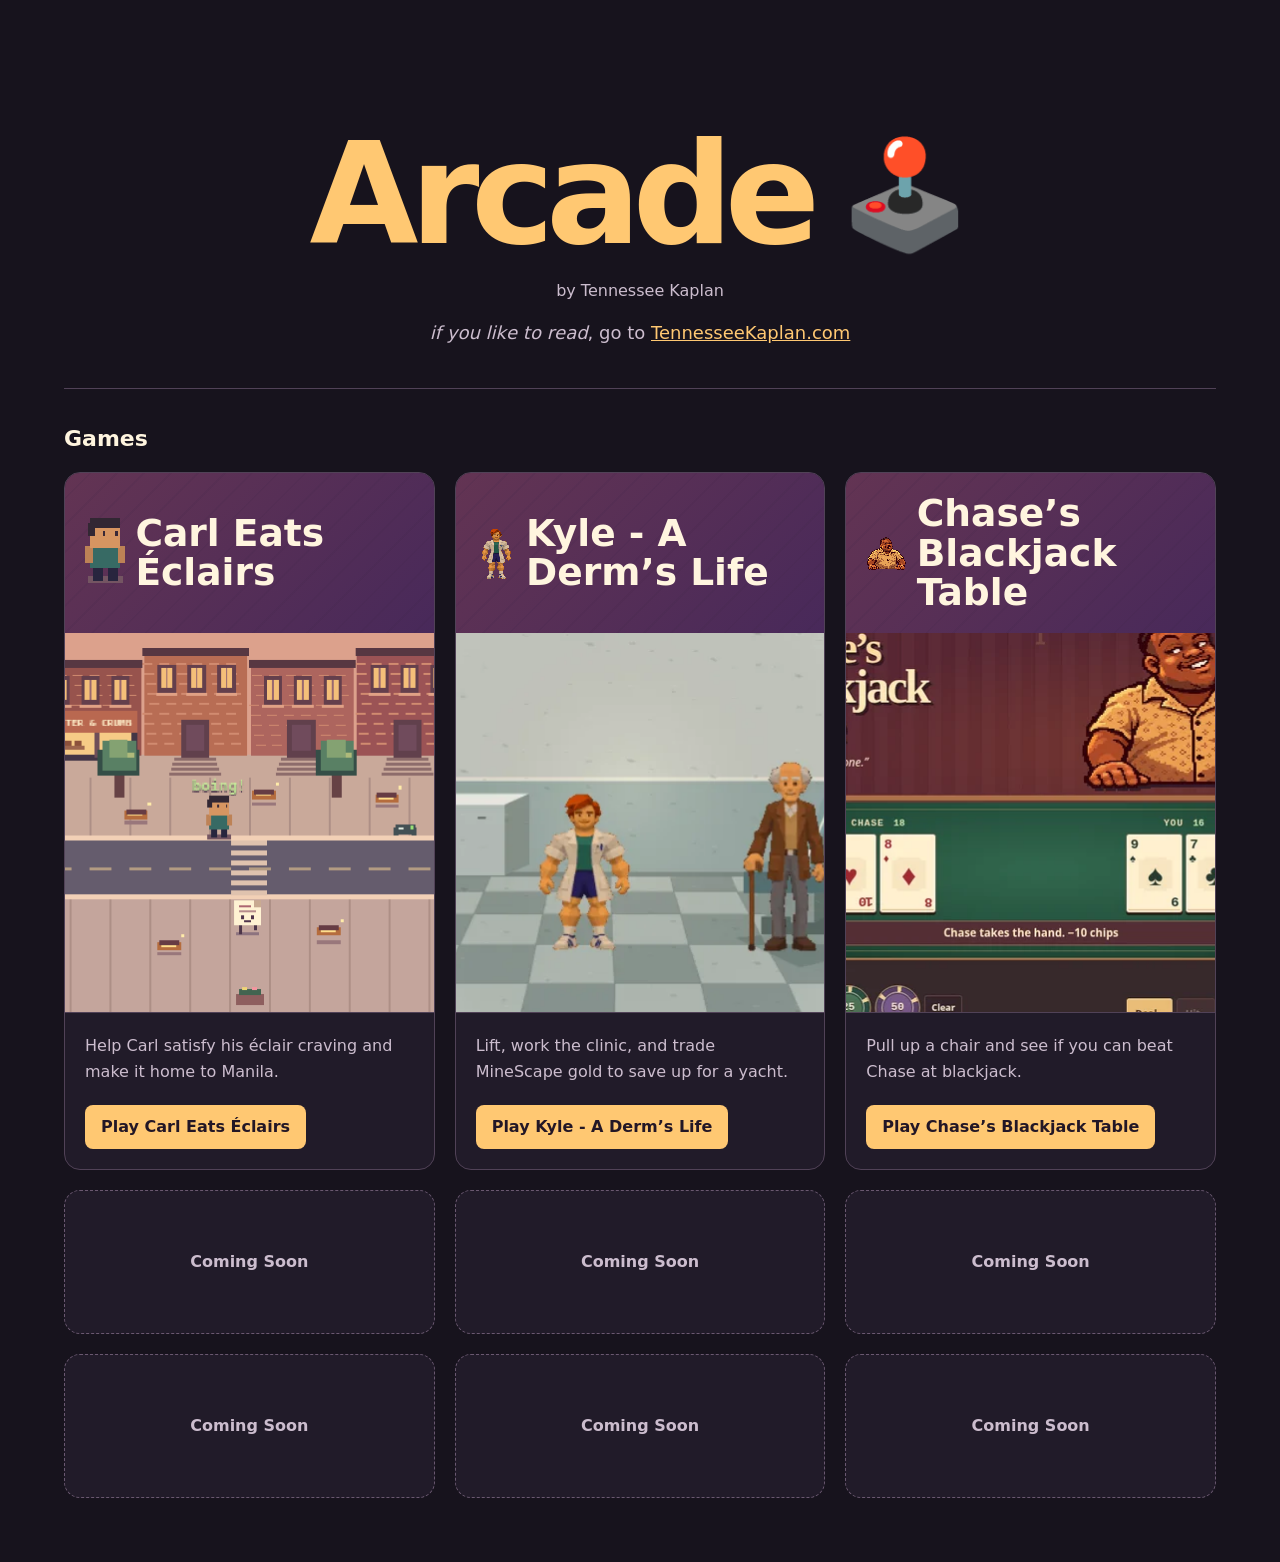
==== index.html @ 5242183e "Publish Chase’s Blackjack Table on Arcade" ====
<!doctype html>
<html lang="en">
<head>
  <meta charset="utf-8">
  <meta name="viewport" content="width=device-width, initial-scale=1">
  <meta name="description" content="Pick a browser game and play at Arcade.">
  <title>Arcade</title>
  <style>
    :root {
      color-scheme: dark;
      --background: #17131d;
      --panel: #211b29;
      --text: #fff5df;
      --muted: #ccbdce;
      --accent: #ffc872;
      --border: #514257;
    }
    * { box-sizing: border-box; }
    body {
      margin: 0;
      background: var(--background);
      color: var(--text);
      font: 1rem/1.6 system-ui, sans-serif;
    }
    main { width: min(100% - 2rem, 72rem); margin: 0 auto; }
    .hero { padding: clamp(3rem, 10vw, 8rem) 0 2.5rem; border-bottom: 1px solid var(--border); }
    h1 {
      margin: 0;
      color: var(--accent);
      font-size: clamp(3.5rem, 14vw, 10rem);
      font-weight: 900;
      letter-spacing: -.085em;
      line-height: .95;
    }
    .hero p { margin: 1rem 0 0; color: var(--muted); font-size: 1.125rem; }
    .library { padding: 2rem 0 4rem; }
    .library h2 { margin: 0 0 1rem; font-size: 1.375rem; }
    .game-grid {
      display: grid;
      grid-template-columns: repeat(3, minmax(0, 1fr));
      gap: 1.25rem;
      margin: 0;
      padding: 0;
      list-style: none;
    }
    .game-grid li { display: flex; }
    .game-card {
      display: flex;
      width: 100%;
      flex-direction: column;
      overflow: hidden;
      border: 1px solid var(--border);
      border-radius: 1rem;
      background: var(--panel);
    }
    .game-cover {
      display: grid;
      min-height: 10rem;
      align-items: end;
      padding: 1.25rem;
      background:
        repeating-linear-gradient(135deg, transparent 0 17px, #3c23451f 17px 19px),
        linear-gradient(135deg, #633453, #48295a);
    }
    .game-cover h3 { margin: 0; font-size: clamp(1.75rem, 5vw, 2.35rem); line-height: 1.05; }
    .game-details { display: flex; flex: 1; flex-direction: column; align-items: flex-start; padding: 1.25rem; }
    .game-details p { margin: 0 0 1.25rem; color: var(--muted); }
    .play {
      display: inline-flex;
      align-items: center;
      min-height: 44px;
      margin-top: auto;
      padding: .5rem 1rem;
      border-radius: .5rem;
      background: var(--accent);
      color: #231726;
      font-weight: 750;
      text-decoration: none;
    }
    .play:hover { background: #ffe2a9; }
    .play:focus-visible { outline: 2px solid var(--text); outline-offset: 4px; }
    .hero { text-align: center; }
    .hero h1 {
      display: flex;
      align-items: center;
      justify-content: center;
      gap: .19em;
      font-size: clamp(2.75rem, 11vw, 9rem);
      letter-spacing: -.06em;
    }
    .joystick { font-size: .75em; letter-spacing: normal; line-height: 1; }
    .hero .byline { font-size: 1rem; }
    .hero a { color: var(--accent); }
    .reading-wave { white-space: nowrap; }
    @media (prefers-reduced-motion: no-preference) {
      .reading-wave .letter {
        display: inline-block;
        animation: reading-wave 2.8s ease-in-out infinite;
        animation-delay: calc(var(--letter-index) * 45ms);
      }
    }
    @keyframes reading-wave {
      0%, 32%, 100% { transform: translateY(0); }
      16% { transform: translateY(-.28em); }
    }
    .game-cover { align-items: center; }
    .game-cover h3 {
      display: flex;
      align-items: center;
      gap: .65rem;
    }
    .carl-sprite, .kyle-sprite {
      flex: none;
      width: 2.5rem;
      height: auto;
      image-rendering: pixelated;
    }
    .game-still {
      display: block;
      width: 100%;
      aspect-ratio: 640 / 380;
      object-fit: cover;
      border-bottom: 1px solid var(--border);
    }
    .game-grid .coming-soon {
      min-height: 9rem;
      align-items: center;
      justify-content: center;
      padding: .75rem;
      border: 1px dashed #6a5870;
      border-radius: 1rem;
      background: var(--panel);
      color: var(--muted);
      font-weight: 650;
      text-align: center;
    }
    @media (max-width: 47rem) {
      .game-grid {
        grid-template-columns: repeat(2, minmax(0, 1fr));
        gap: .75rem;
      }
      .featured-game { grid-column: 1 / -1; }
      .game-grid .coming-soon { min-height: 6rem; }
    }
  </style>
</head>
<body>
  <main>
    <header class="hero">
      <h1>Arcade <span class="joystick" aria-hidden="true">🕹️</span></h1>
      <p class="byline">by Tennessee Kaplan</p>
      <p><em class="reading-wave"><span class="letter" style="--letter-index: 0">i</span><span class="letter" style="--letter-index: 1">f</span> <span class="letter" style="--letter-index: 2">y</span><span class="letter" style="--letter-index: 3">o</span><span class="letter" style="--letter-index: 4">u</span> <span class="letter" style="--letter-index: 5">l</span><span class="letter" style="--letter-index: 6">i</span><span class="letter" style="--letter-index: 7">k</span><span class="letter" style="--letter-index: 8">e</span> <span class="letter" style="--letter-index: 9">t</span><span class="letter" style="--letter-index: 10">o</span> <span class="letter" style="--letter-index: 11">r</span><span class="letter" style="--letter-index: 12">e</span><span class="letter" style="--letter-index: 13">a</span><span class="letter" style="--letter-index: 14">d</span></em>, go to <a href="https://tennesseekaplan.com/">TennesseeKaplan.com</a></p>
    </header>
    <section class="library" aria-labelledby="games">
      <h2 id="games">Games</h2>
      <ul class="game-grid">
        <li class="featured-game">
          <article class="game-card">
            <div class="game-cover">
              <h3><canvas class="carl-sprite" width="16" height="28" aria-hidden="true"></canvas> Carl Eats Éclairs</h3>
            </div>
            <img class="game-still" src="./carl-eats-eclairs/card-still.webp" width="640" height="380" loading="lazy" alt="Carl beside a crosswalk with éclairs along the sidewalk">
            <div class="game-details">
              <p>Help Carl satisfy his éclair craving and make it home to Manila.</p>
              <a class="play" href="./carl-eats-eclairs/">Play Carl Eats Éclairs</a>
            </div>
          </article>
        </li>
        <li class="featured-game">
          <article class="game-card">
            <div class="game-cover">
              <h3><img class="kyle-sprite" src="./kyle-a-derms-life/card-sprite.png" width="110" height="150" alt=""> Kyle - A Derm’s Life</h3>
            </div>
            <img class="game-still" src="./kyle-a-derms-life/card-still.webp" width="640" height="380" loading="lazy" alt="Kyle at the clinic with a patient">
            <div class="game-details">
              <p>Lift, work the clinic, and trade MineScape gold to save up for a yacht.</p>
              <a class="play" href="./kyle-a-derms-life/">Play Kyle - A Derm’s Life</a>
            </div>
          </article>
        </li>
        <li class="featured-game">
          <article class="game-card">
            <div class="game-cover">
              <h3><img class="kyle-sprite" src="./chases-blackjack-table/card-sprite.png" width="144" height="126" alt=""> Chase’s Blackjack Table</h3>
            </div>
            <img class="game-still" src="./chases-blackjack-table/card-still.webp" width="640" height="380" loading="lazy" alt="Chase dealing blackjack at a green felt table">
            <div class="game-details">
              <p>Pull up a chair and see if you can beat Chase at blackjack.</p>
              <a class="play" href="./chases-blackjack-table/">Play Chase’s Blackjack Table</a>
            </div>
          </article>
        </li>
        <li class="coming-soon">Coming Soon</li>
        <li class="coming-soon">Coming Soon</li>
        <li class="coming-soon">Coming Soon</li>
        <li class="coming-soon">Coming Soon</li>
        <li class="coming-soon">Coming Soon</li>
        <li class="coming-soon">Coming Soon</li>
      </ul>
    </section>
  </main>
  <script>
    // Carl's standing sprite, using the same pixel rectangles as the game.
    const carlPixels = [
      [1,23,14,3,"#745562"],
      [3,19,4,6,"#28253e"],
      [9,19,4,6,"#28253e"],
      [2,10,12,10,"#376a64"],
      [0,11,3,7,"#bd8256"],
      [13,11,3,7,"#bd8256"],
      [2,1,12,11,"#d69561"],
      [2,0,12,4,"#322733"],
      [1,2,3,5,"#322733"],
      [7,5,1,2,"#392937"],
      [12,5,1,2,"#392937"],
    ];
    const sprite = document.querySelector(".carl-sprite").getContext("2d");
    for (const [x, y, width, height, color] of carlPixels) {
      sprite.fillStyle = color;
      sprite.fillRect(x, y, width, height);
    }
  </script>
</body>
</html>
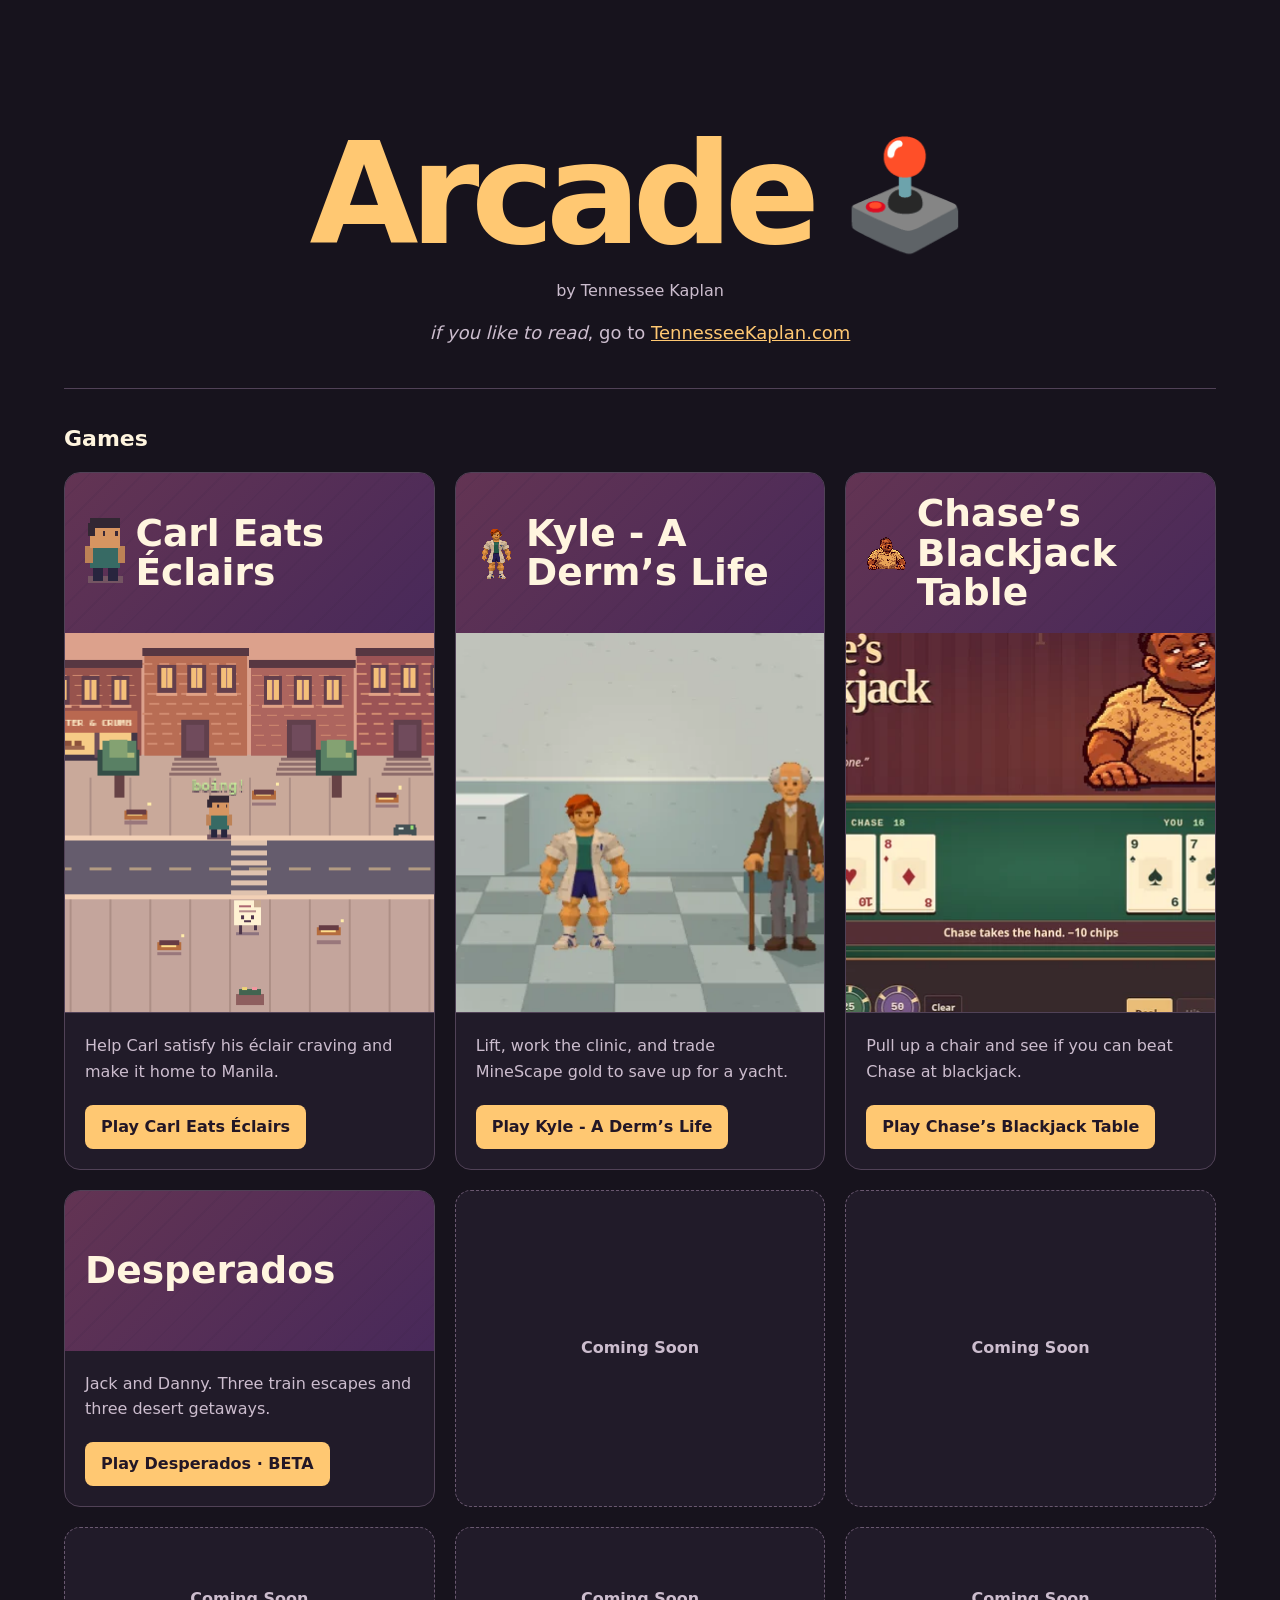
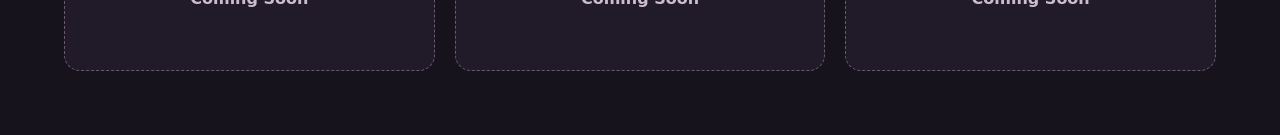
==== commit a11dfdf0: "Link Desperados beta on the Arcade homepage" ====
--- a/index.html
+++ b/index.html
@@ -190,7 +190,17 @@
             </div>
           </article>
         </li>
-        <li class="coming-soon">Coming Soon</li>
+        <li class="featured-game">
+          <article class="game-card">
+            <div class="game-cover">
+              <h3>Desperados</h3>
+            </div>
+            <div class="game-details">
+              <p>Jack and Danny. Three train escapes and three desert getaways.</p>
+              <a class="play" href="./desperados/">Play Desperados · BETA</a>
+            </div>
+          </article>
+        </li>
         <li class="coming-soon">Coming Soon</li>
         <li class="coming-soon">Coming Soon</li>
         <li class="coming-soon">Coming Soon</li>
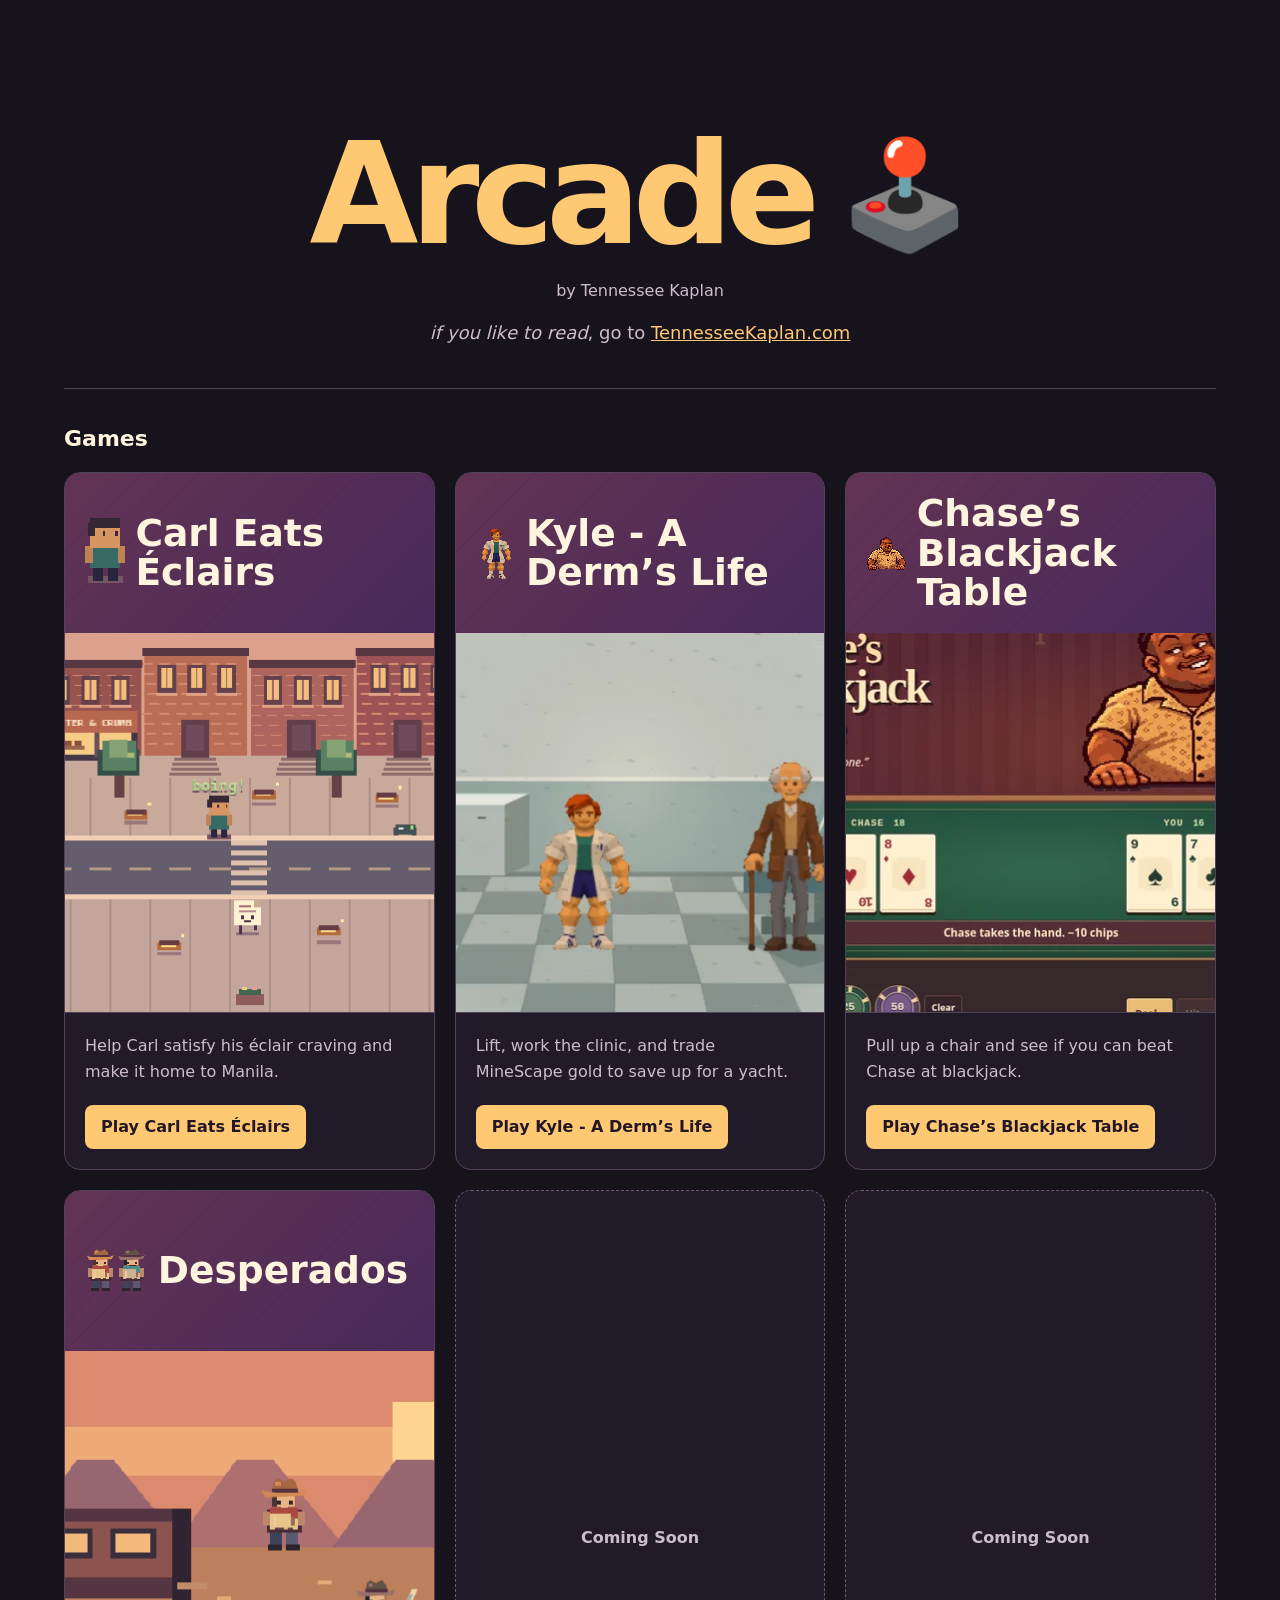
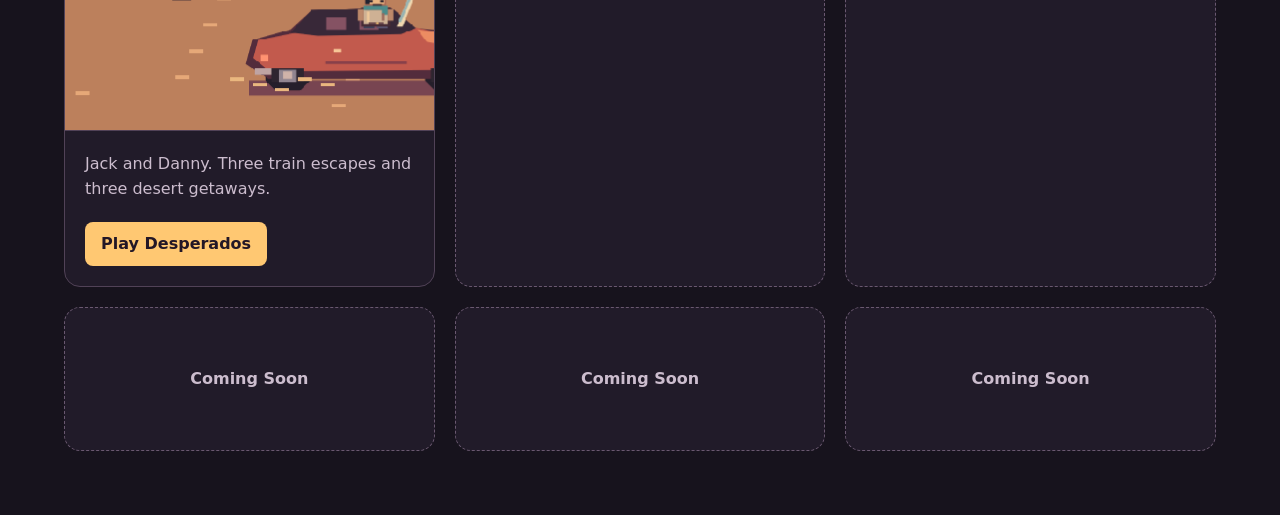
==== commit 94617404: "Launch Desperados with illustrated Arcade card" ====
--- a/index.html
+++ b/index.html
@@ -115,6 +115,7 @@
       height: auto;
       image-rendering: pixelated;
     }
+    .desperados-sprites { flex: none; width: 3.9rem; height: auto; image-rendering: pixelated; }
     .game-still {
       display: block;
       width: 100%;
@@ -193,11 +194,12 @@
         <li class="featured-game">
           <article class="game-card">
             <div class="game-cover">
-              <h3>Desperados</h3>
-            </div>
+              <h3><img class="desperados-sprites" src="./desperados/card-sprites.png" width="120" height="92" alt=""> Desperados</h3>
+            </div>
+            <img class="game-still" src="./desperados/card-still.webp" width="640" height="380" loading="lazy" alt="Jack leaps from a train toward Danny’s red convertible in the desert">
             <div class="game-details">
               <p>Jack and Danny. Three train escapes and three desert getaways.</p>
-              <a class="play" href="./desperados/">Play Desperados · BETA</a>
+              <a class="play" href="./desperados/">Play Desperados</a>
             </div>
           </article>
         </li>
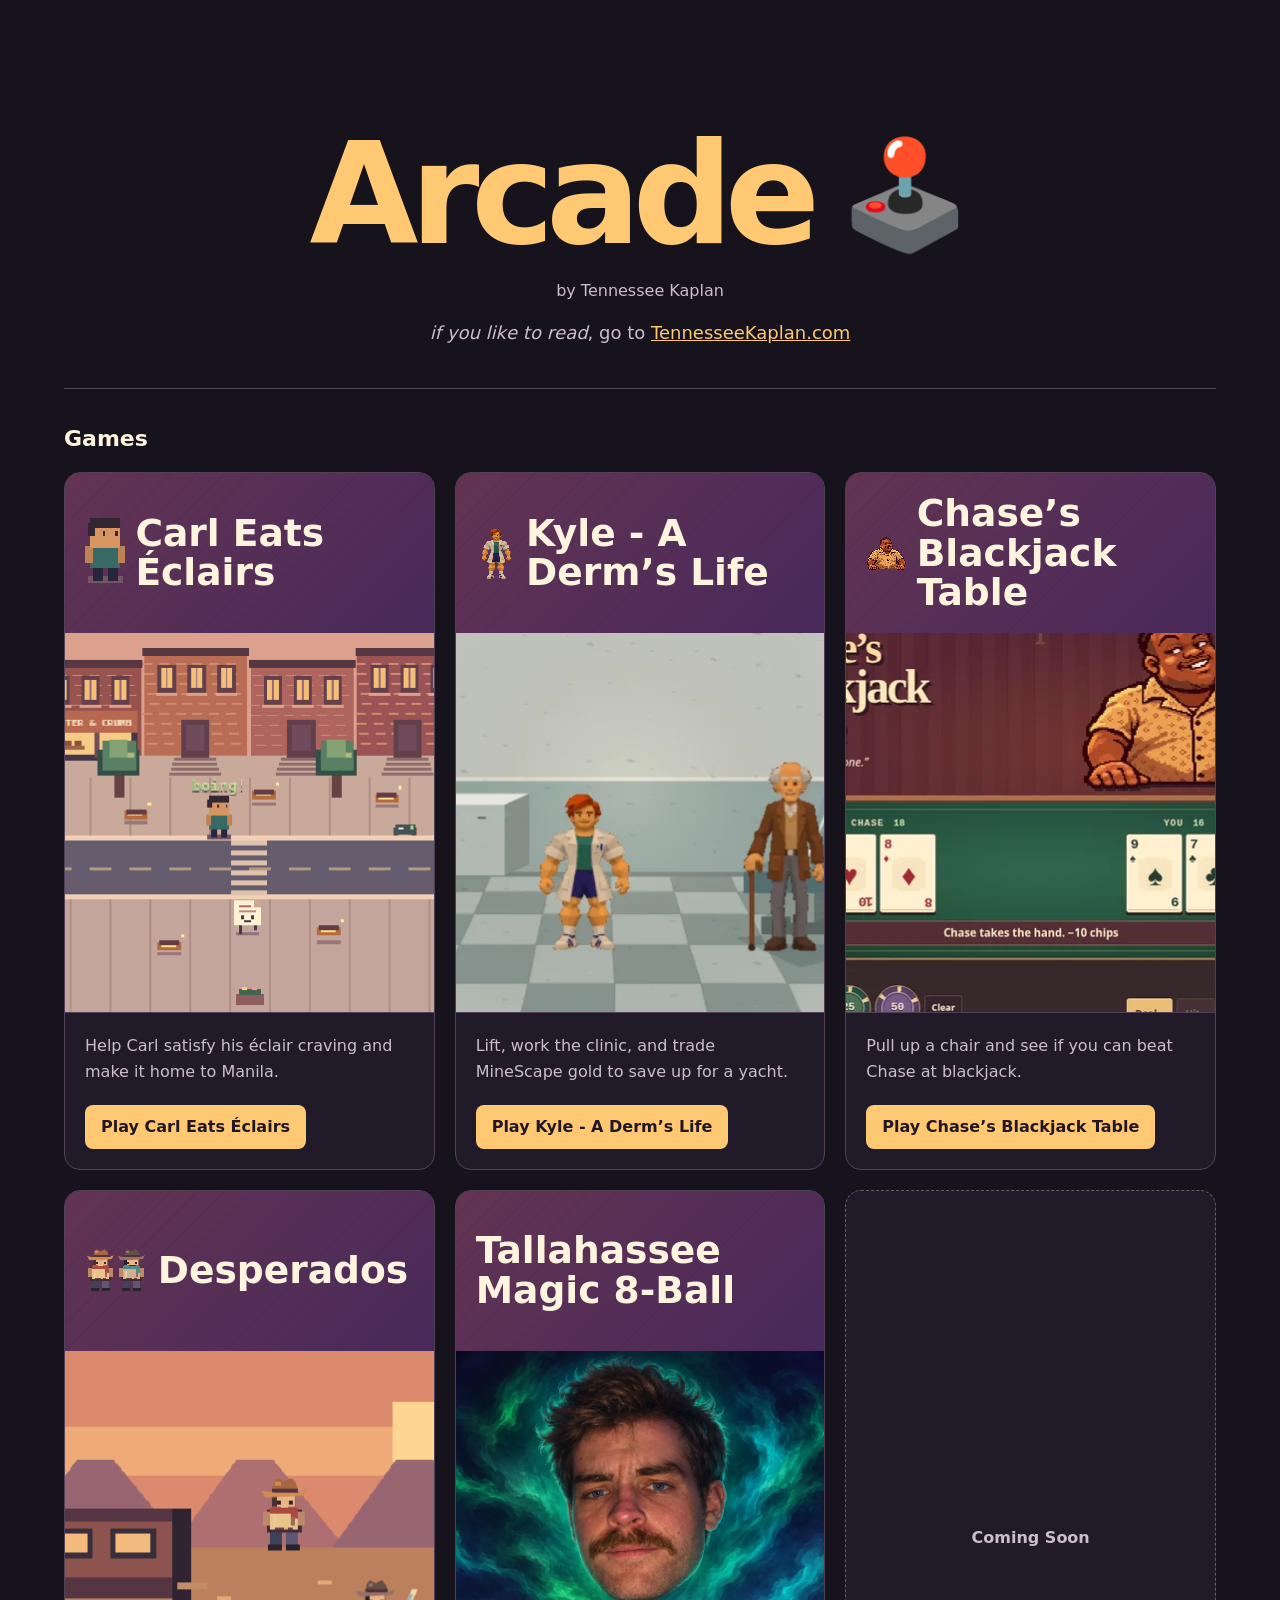
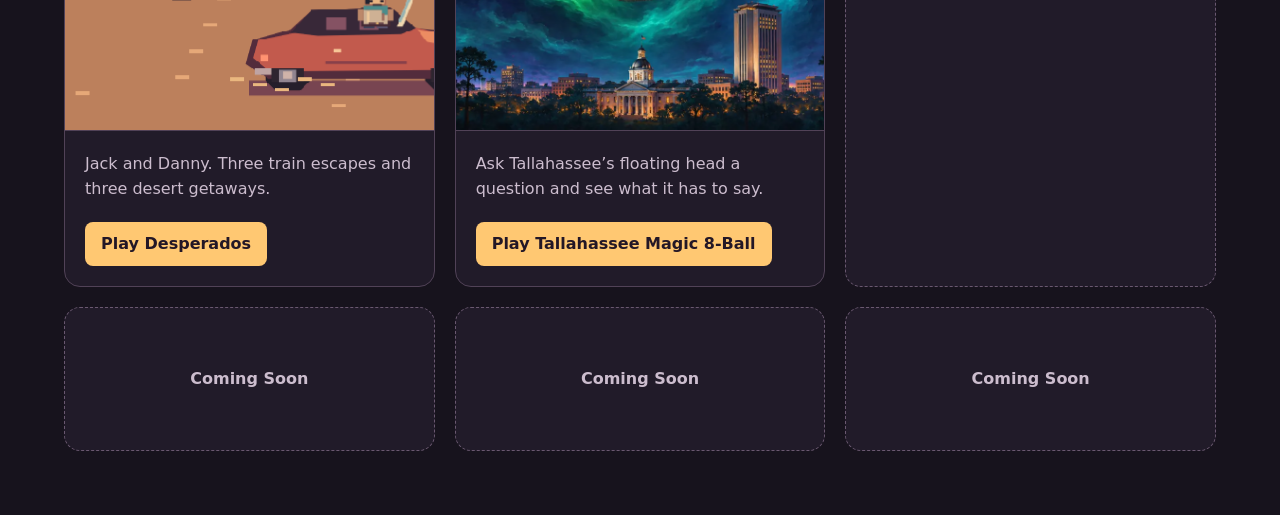
==== commit c2cc70c4: "Launch Tallahassee Magic 8-Ball on Arcade" ====
--- a/index.html
+++ b/index.html
@@ -203,7 +203,16 @@
             </div>
           </article>
         </li>
-        <li class="coming-soon">Coming Soon</li>
+        <li class="featured-game">
+          <article class="game-card">
+            <div class="game-cover"><h3>Tallahassee Magic 8-Ball</h3></div>
+            <img class="game-still" src="./tallahassee-magic-8-ball/oracle.webp" width="640" height="380" loading="lazy" alt="A giant floating head over the Tallahassee skyline">
+            <div class="game-details">
+              <p>Ask Tallahassee’s floating head a question and see what it has to say.</p>
+              <a class="play" href="./tallahassee-magic-8-ball/">Play Tallahassee Magic 8-Ball</a>
+            </div>
+          </article>
+        </li>
         <li class="coming-soon">Coming Soon</li>
         <li class="coming-soon">Coming Soon</li>
         <li class="coming-soon">Coming Soon</li>
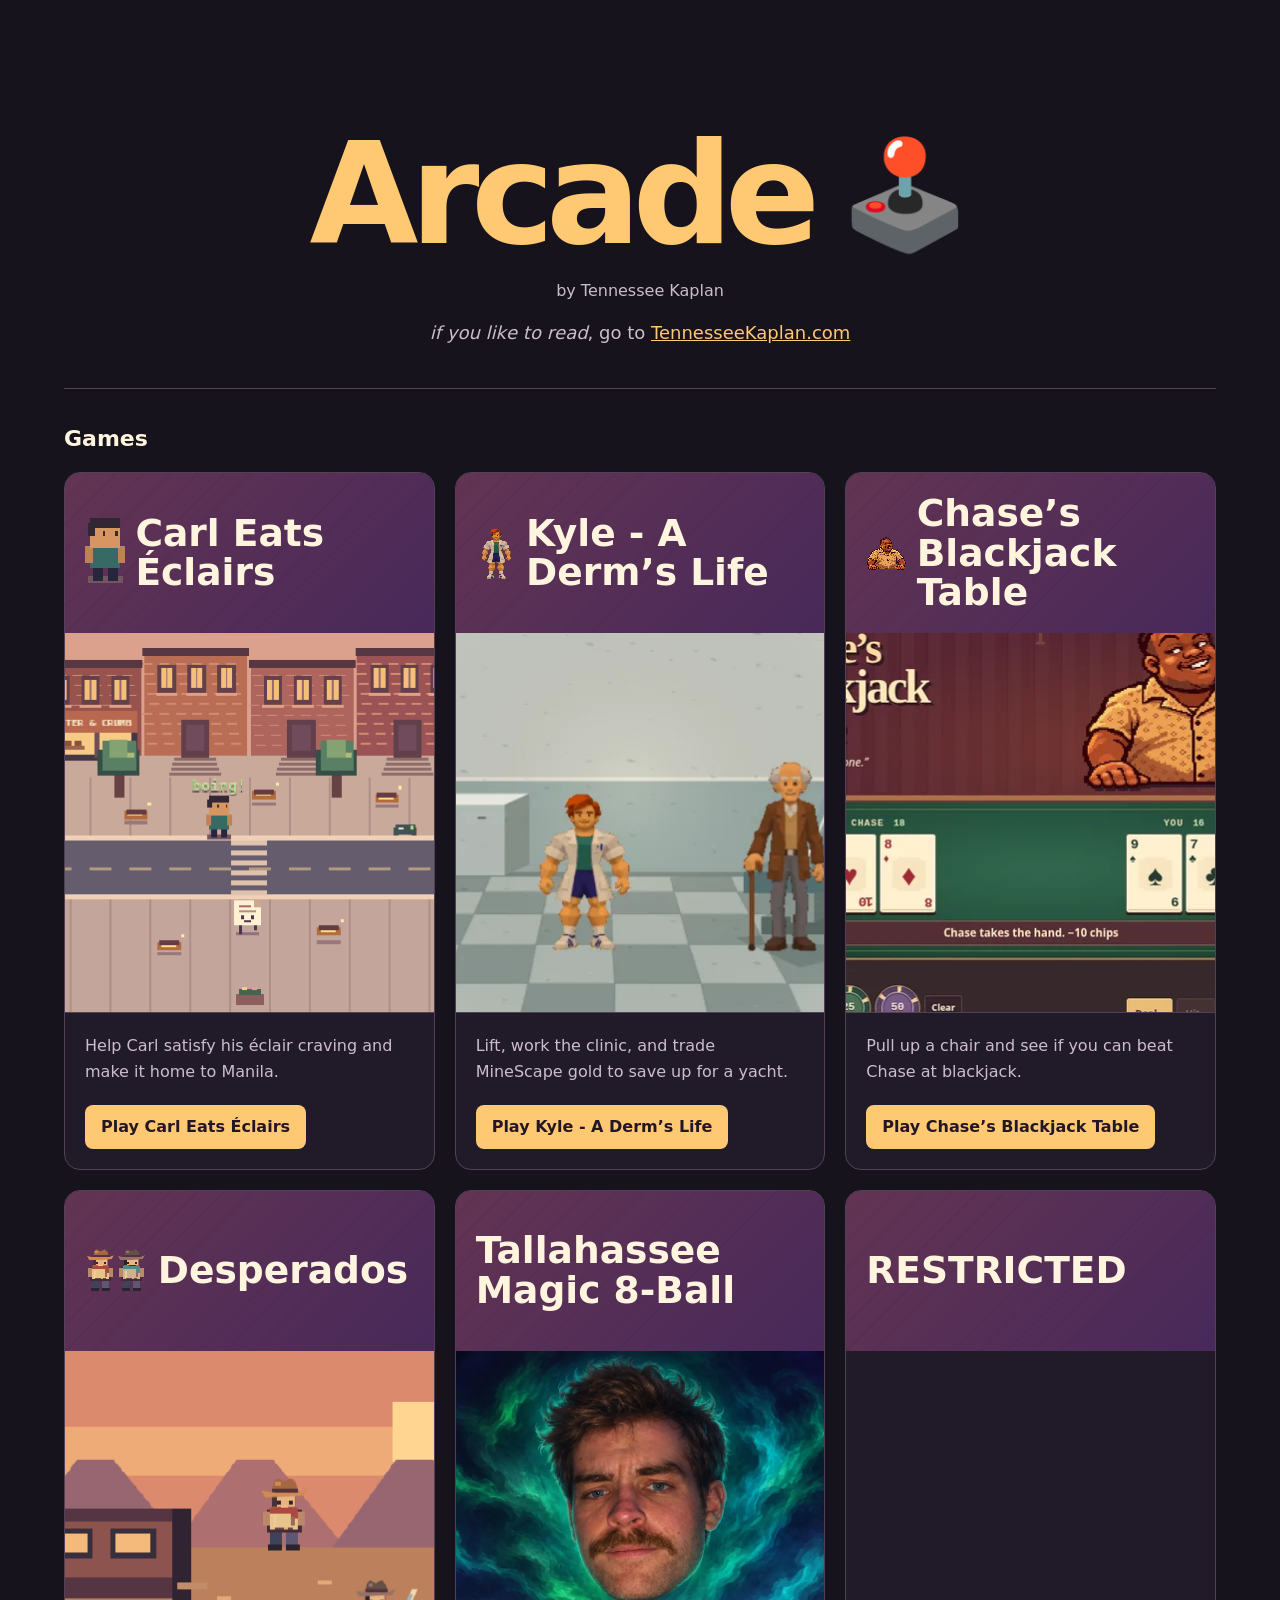
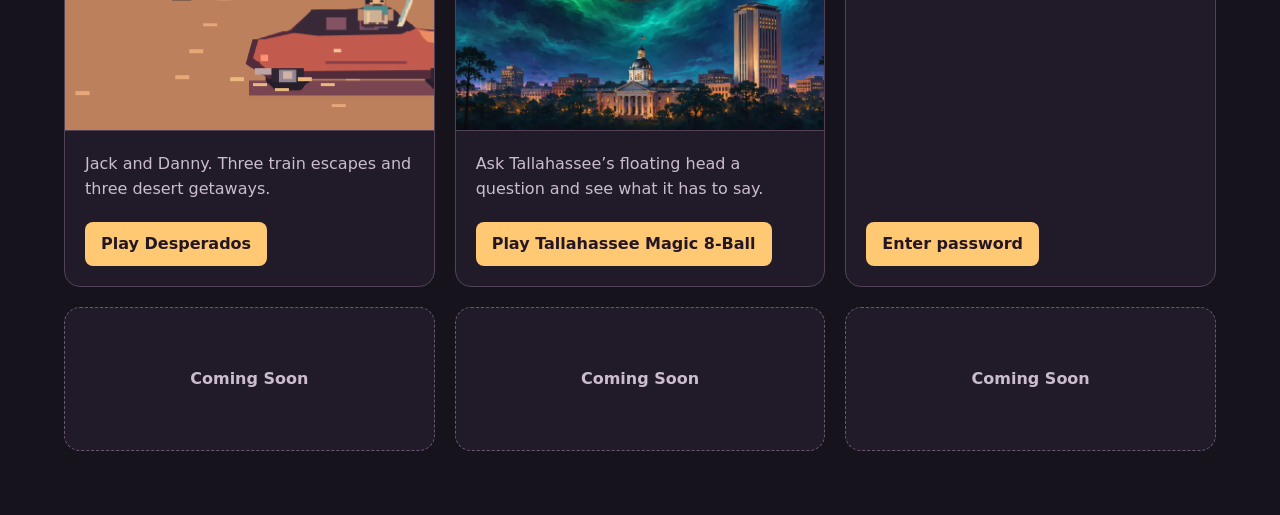
==== commit e45790e8: "Launch Tina’s World and archive the Desperados leaderboard" ====
--- a/index.html
+++ b/index.html
@@ -213,7 +213,14 @@
             </div>
           </article>
         </li>
-        <li class="coming-soon">Coming Soon</li>
+        <li class="featured-game">
+          <article class="game-card">
+            <div class="game-cover"><h3>RESTRICTED</h3></div>
+            <div class="game-details">
+              <a class="play" href="./tinas-world/">Enter password</a>
+            </div>
+          </article>
+        </li>
         <li class="coming-soon">Coming Soon</li>
         <li class="coming-soon">Coming Soon</li>
         <li class="coming-soon">Coming Soon</li>
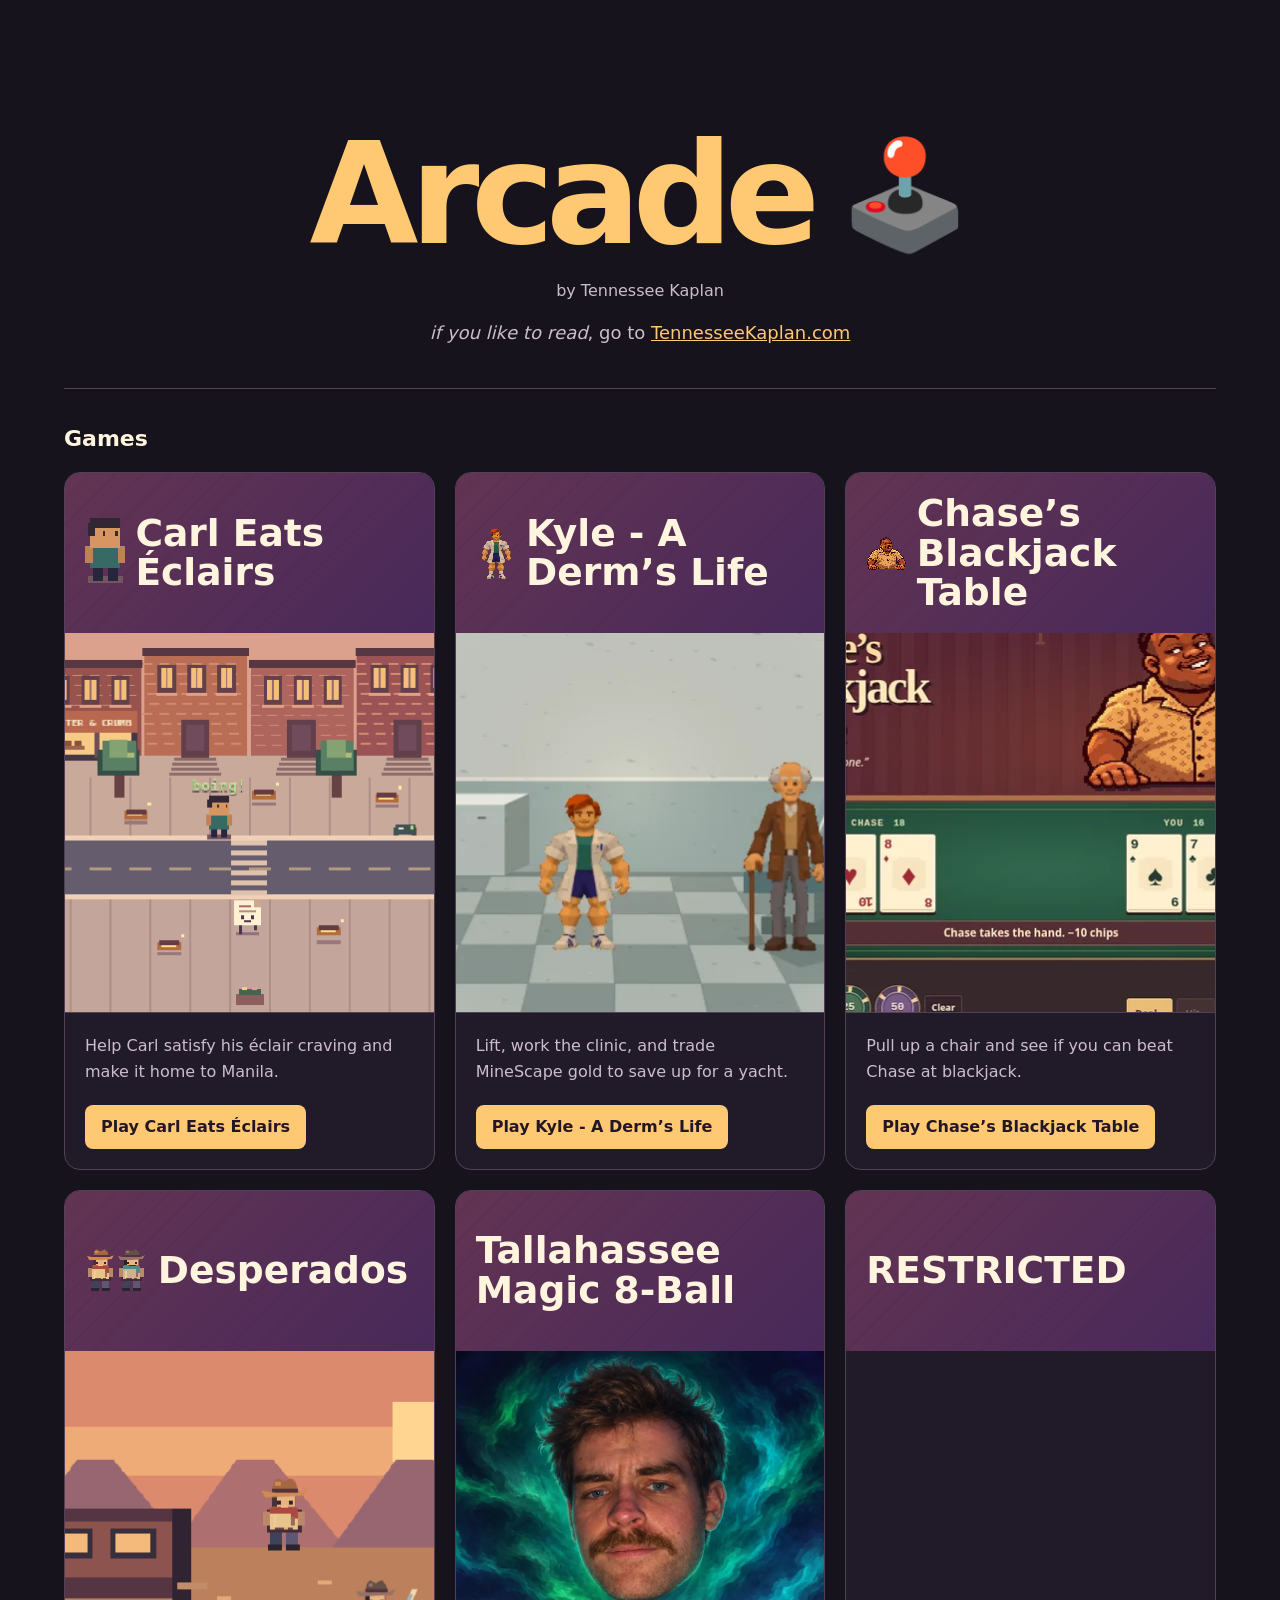
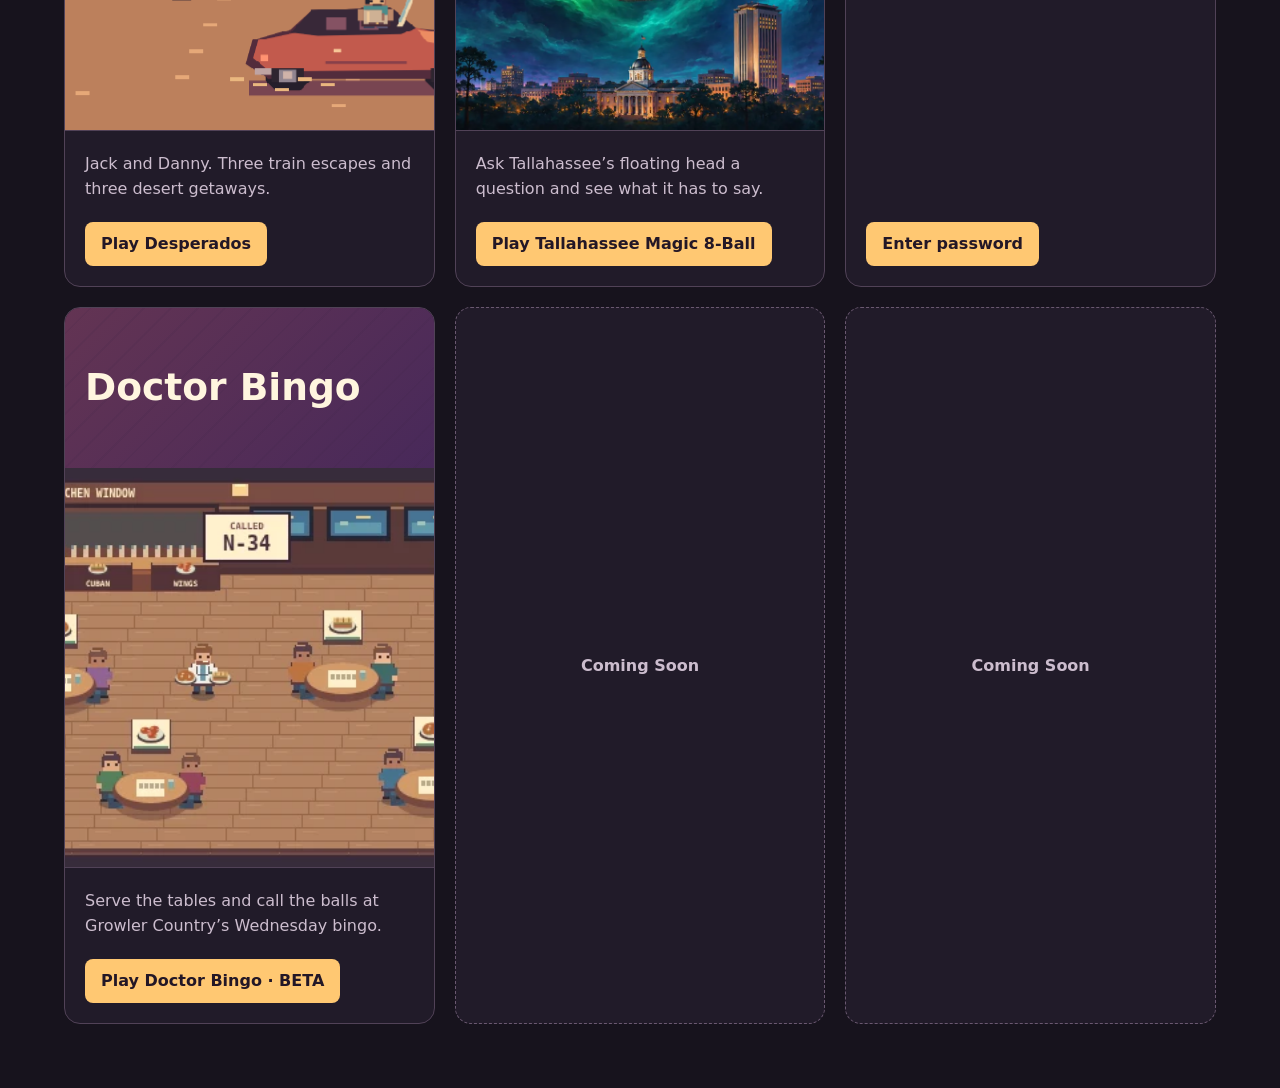
==== commit 2fabde23: "Add Doctor Bingo at Growler Country to the Arcade" ====
--- a/index.html
+++ b/index.html
@@ -221,7 +221,16 @@
             </div>
           </article>
         </li>
-        <li class="coming-soon">Coming Soon</li>
+        <li class="featured-game">
+          <article class="game-card">
+            <div class="game-cover"><h3>Doctor Bingo</h3></div>
+            <img class="game-still" src="./growler-country-bingo/card.webp" width="640" height="400" loading="lazy" alt="Doctor Bingo with plates in the Growler Country taproom">
+            <div class="game-details">
+              <p>Serve the tables and call the balls at Growler Country’s Wednesday bingo.</p>
+              <a class="play" href="./growler-country-bingo/">Play Doctor Bingo · BETA</a>
+            </div>
+          </article>
+        </li>
         <li class="coming-soon">Coming Soon</li>
         <li class="coming-soon">Coming Soon</li>
       </ul>
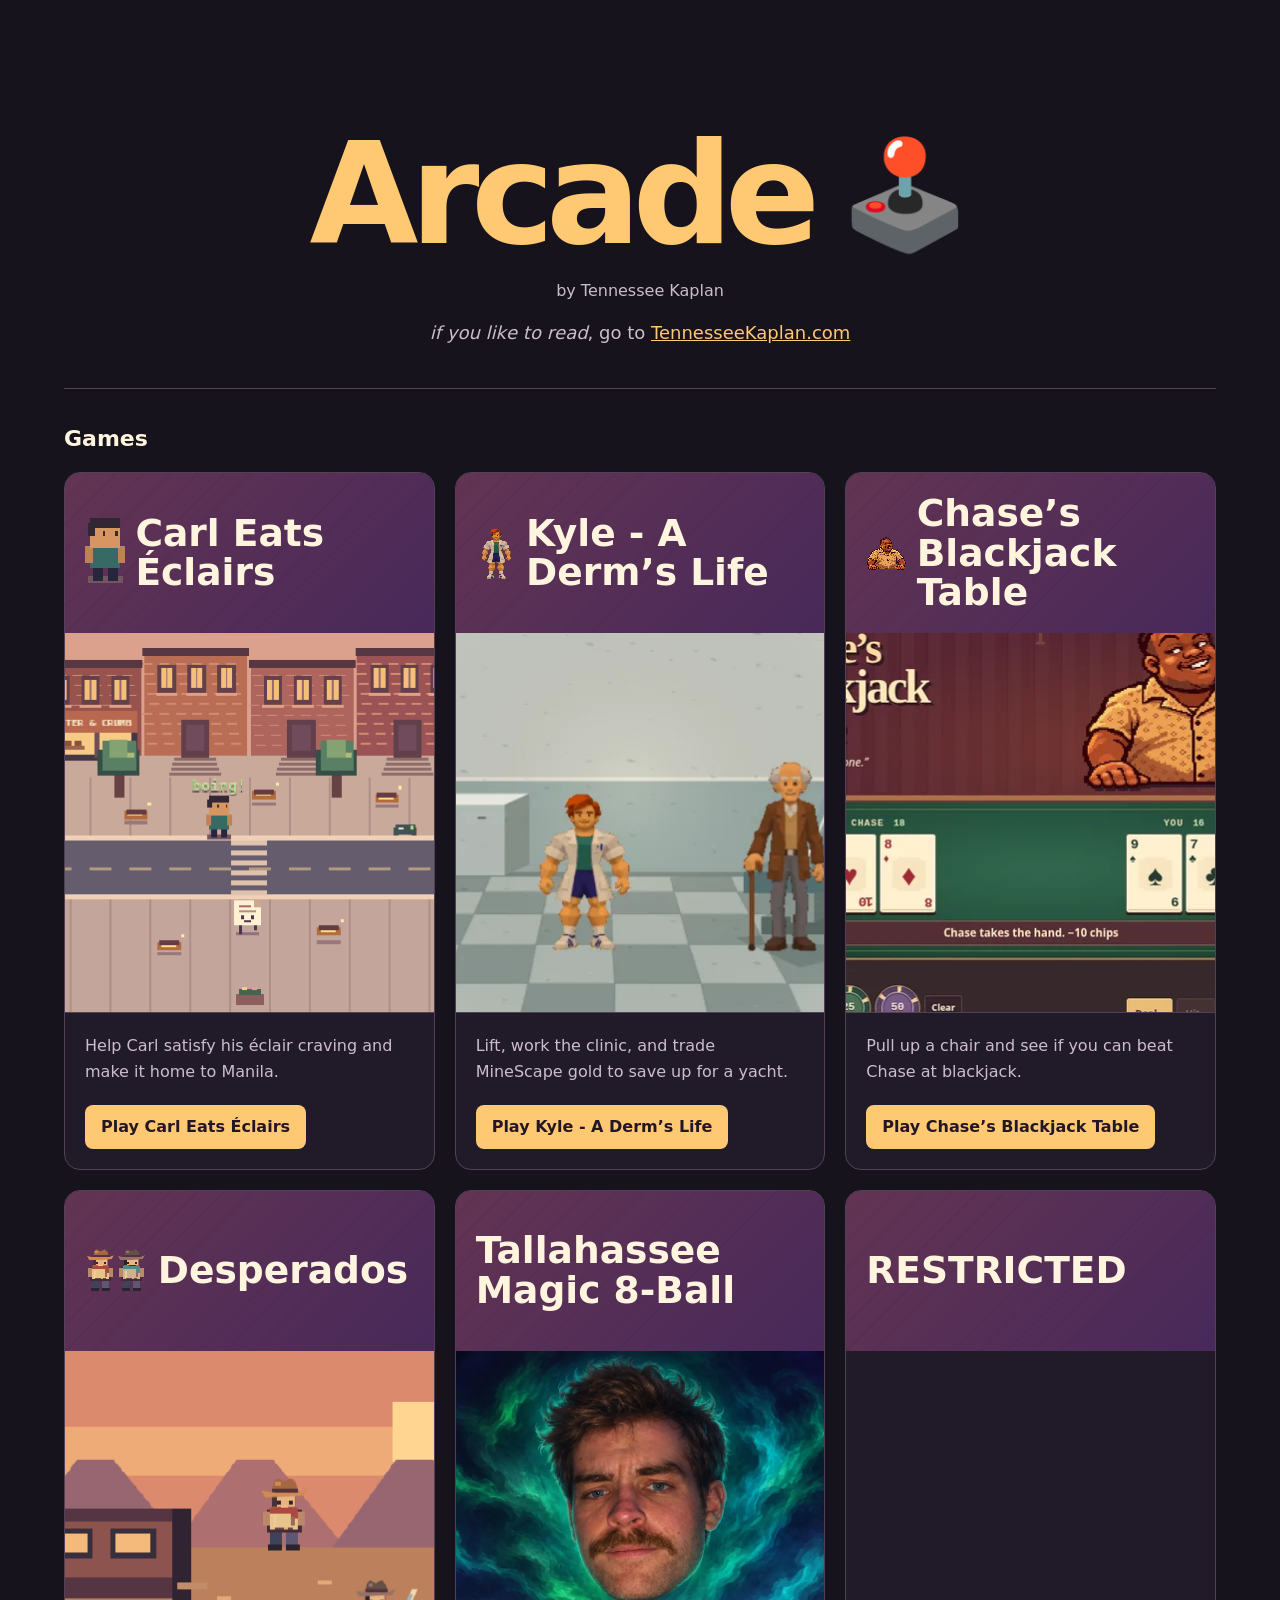
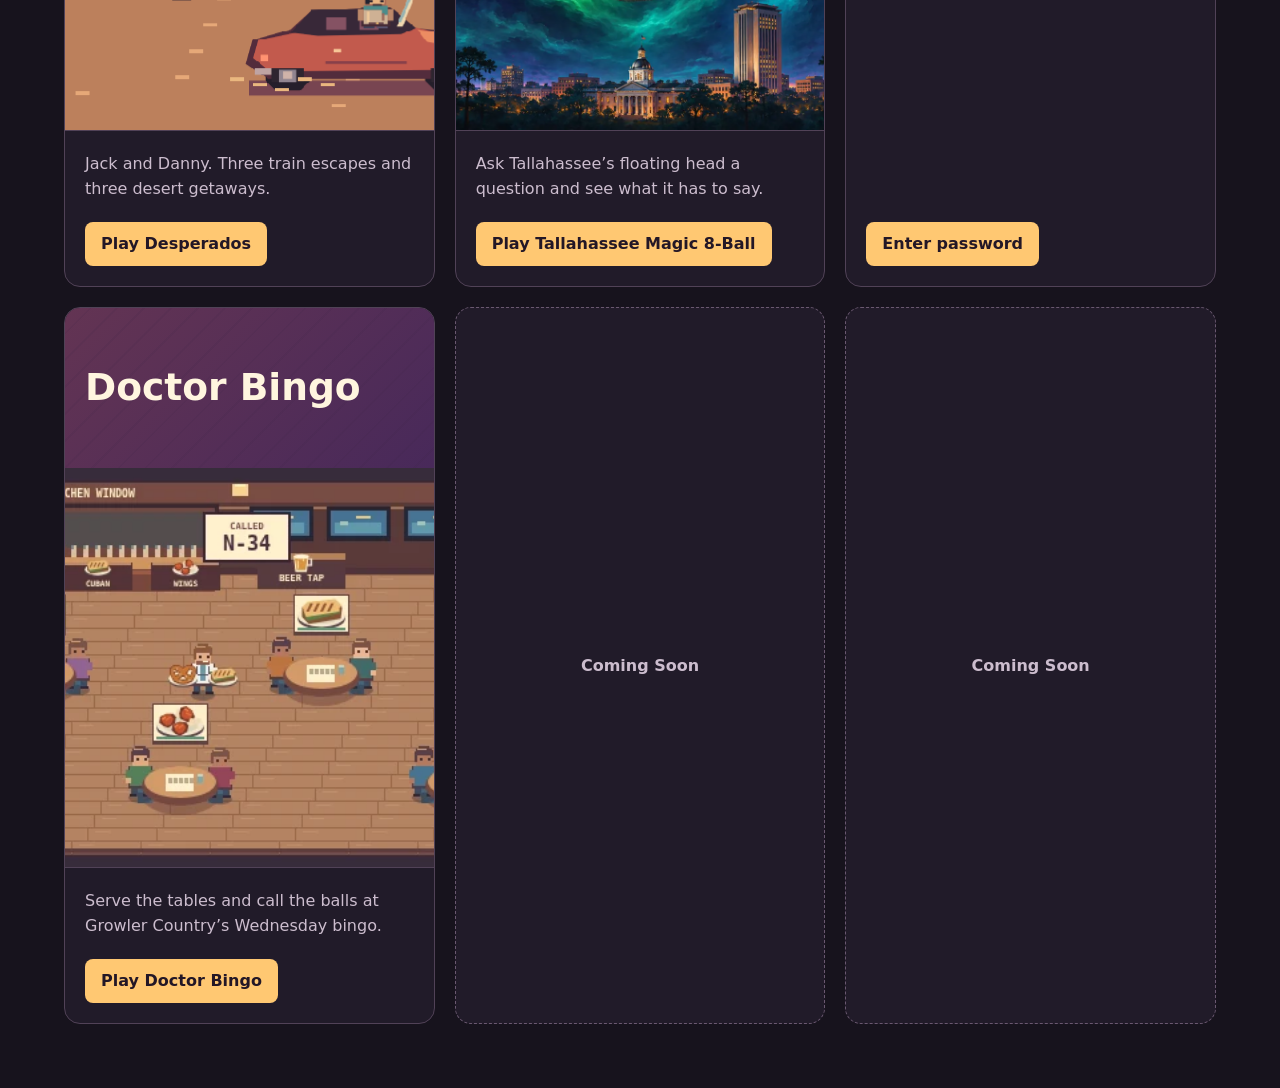
==== commit 66f645ce: "Release Doctor Bingo with four Wednesdays and a shorter intro" ====
--- a/index.html
+++ b/index.html
@@ -227,7 +227,7 @@
             <img class="game-still" src="./growler-country-bingo/card.webp" width="640" height="400" loading="lazy" alt="Doctor Bingo with plates in the Growler Country taproom">
             <div class="game-details">
               <p>Serve the tables and call the balls at Growler Country’s Wednesday bingo.</p>
-              <a class="play" href="./growler-country-bingo/">Play Doctor Bingo · BETA</a>
+              <a class="play" href="./growler-country-bingo/">Play Doctor Bingo</a>
             </div>
           </article>
         </li>
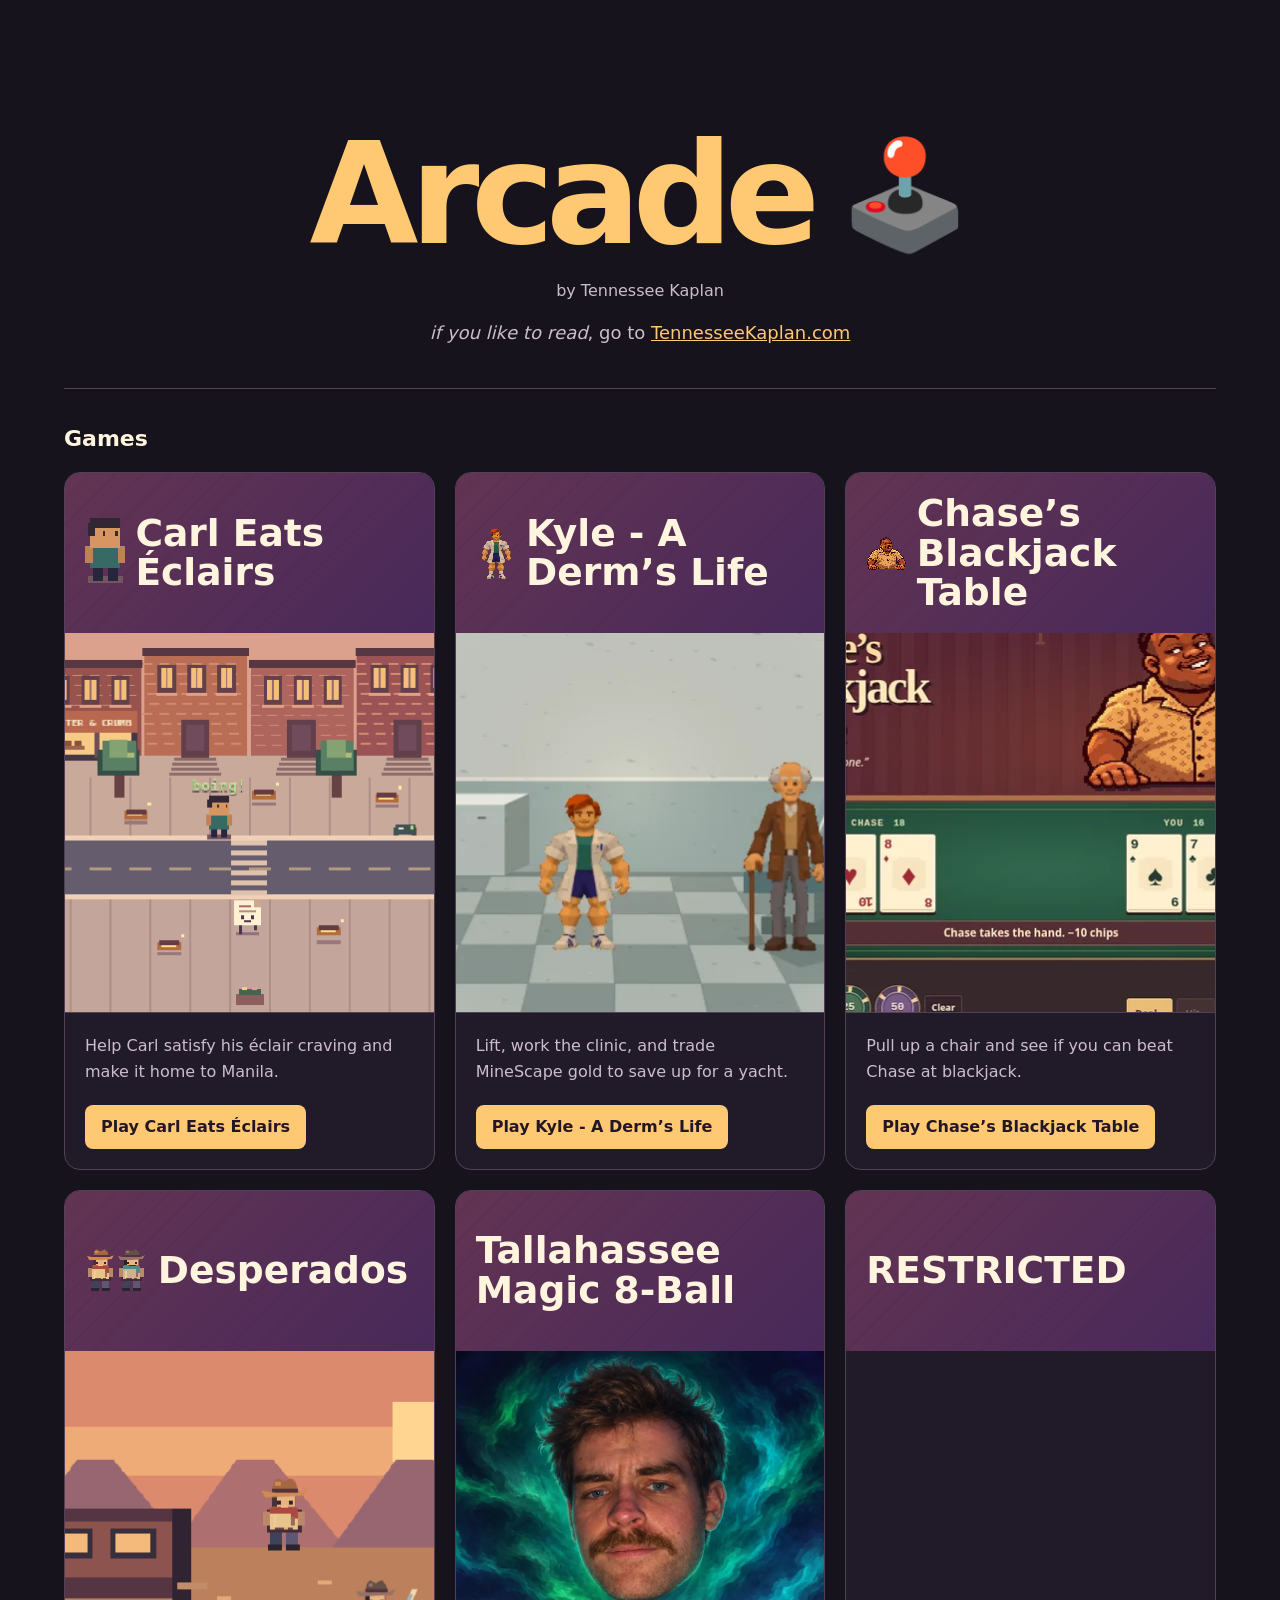
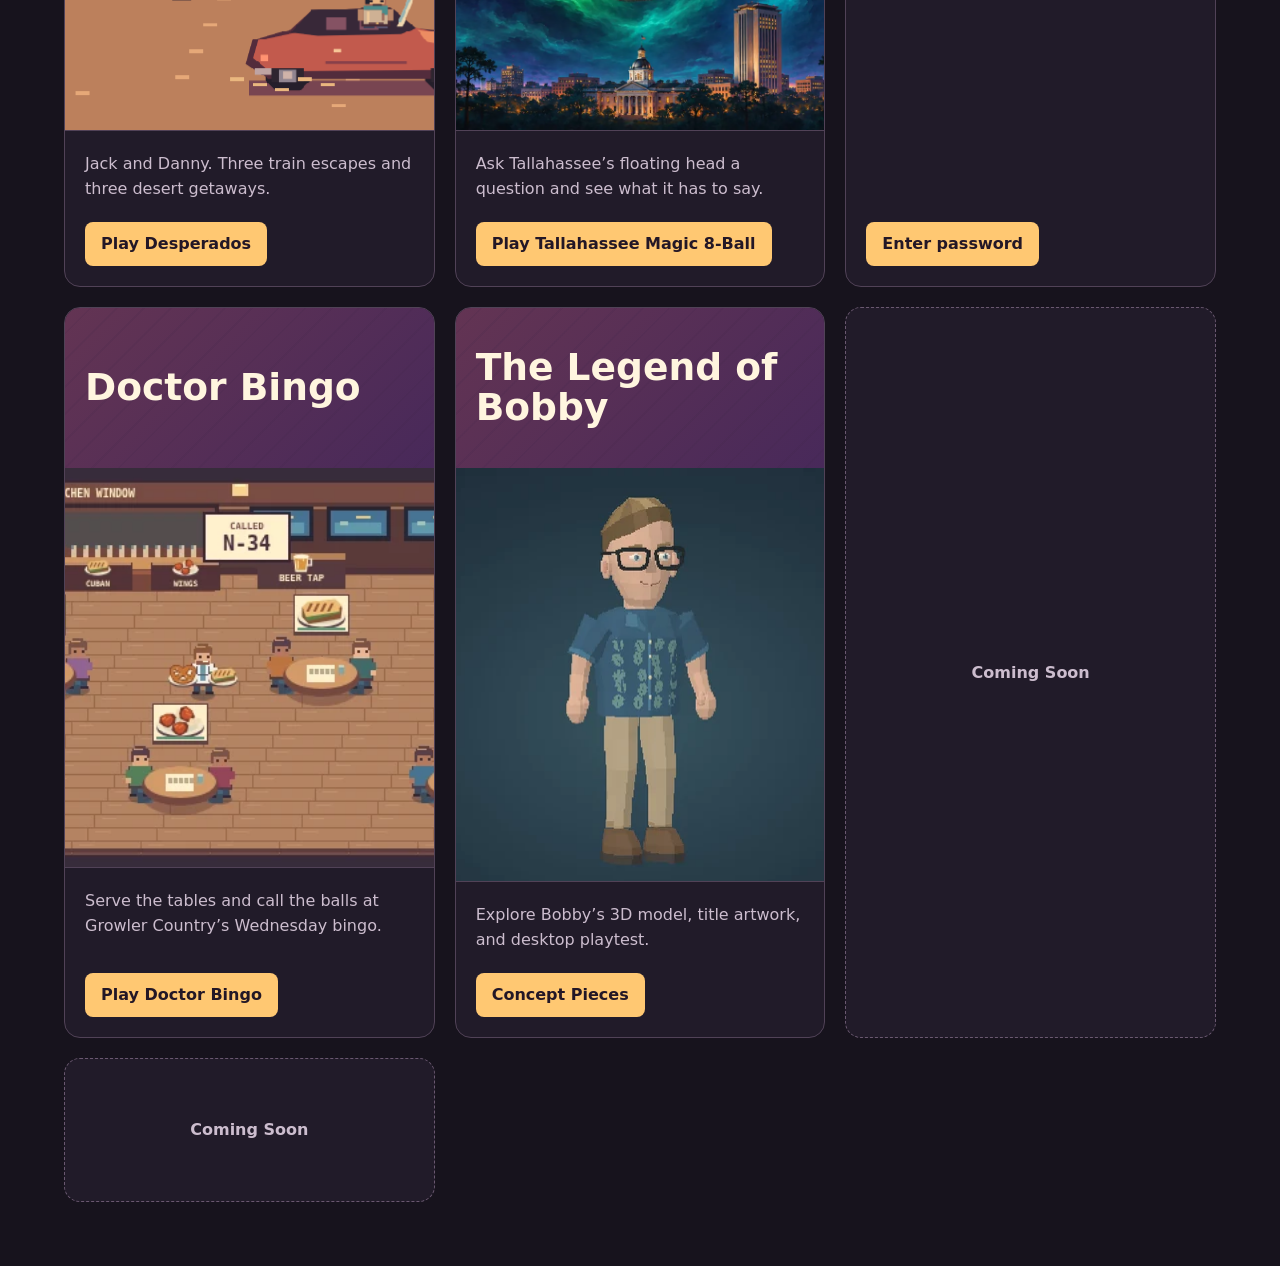
==== commit d508d04b: "Add Bobby concept pieces card and asset tree" ====
--- a/index.html
+++ b/index.html
@@ -228,6 +228,16 @@
             <div class="game-details">
               <p>Serve the tables and call the balls at Growler Country’s Wednesday bingo.</p>
               <a class="play" href="./growler-country-bingo/">Play Doctor Bingo</a>
+            </div>
+          </article>
+        </li>
+        <li class="featured-game">
+          <article class="game-card">
+            <div class="game-cover"><h3>The Legend of Bobby</h3></div>
+            <img class="game-still" src="./legend-of-bobby/assets/card.webp" width="640" height="414" loading="lazy" alt="Bobby’s low-poly character model in a blue Hawaiian shirt and khakis">
+            <div class="game-details">
+              <p>Explore Bobby’s 3D model, title artwork, and desktop playtest.</p>
+              <a class="play" href="./legend-of-bobby/">Concept Pieces</a>
             </div>
           </article>
         </li>
